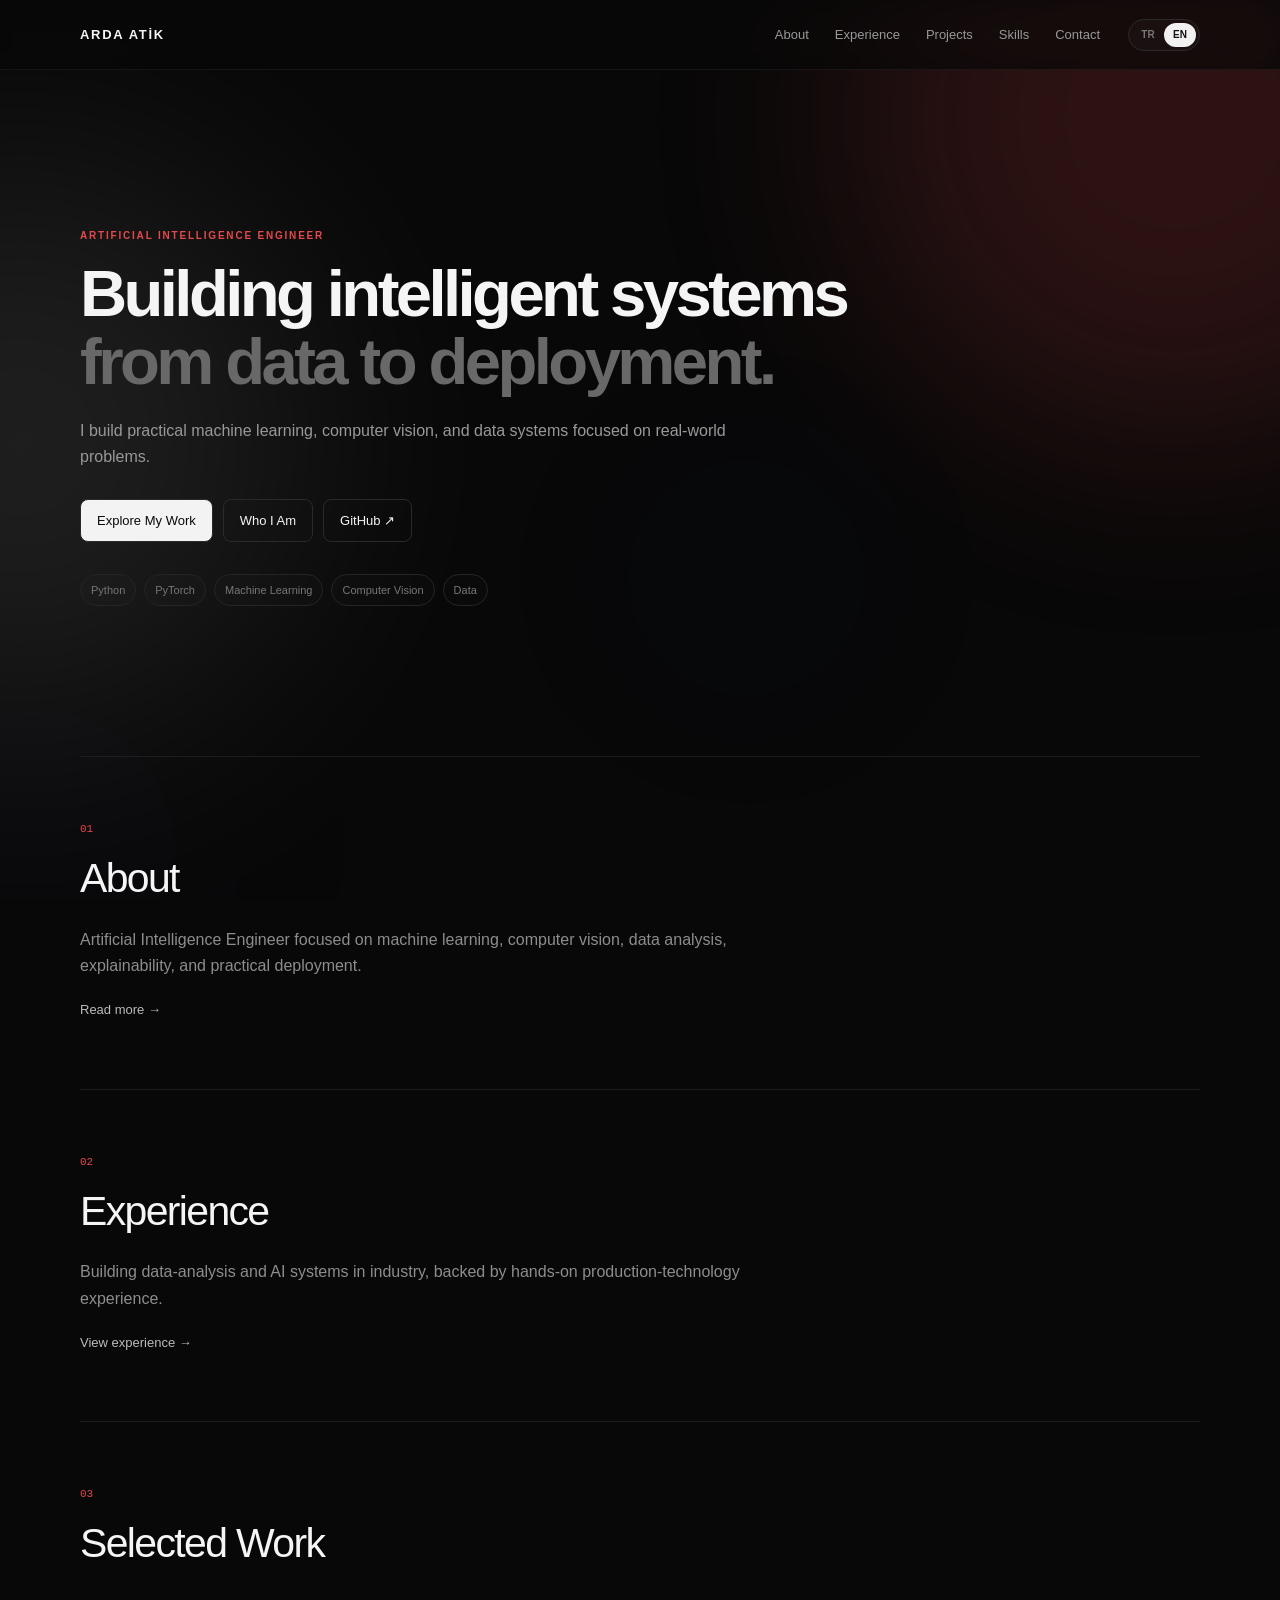
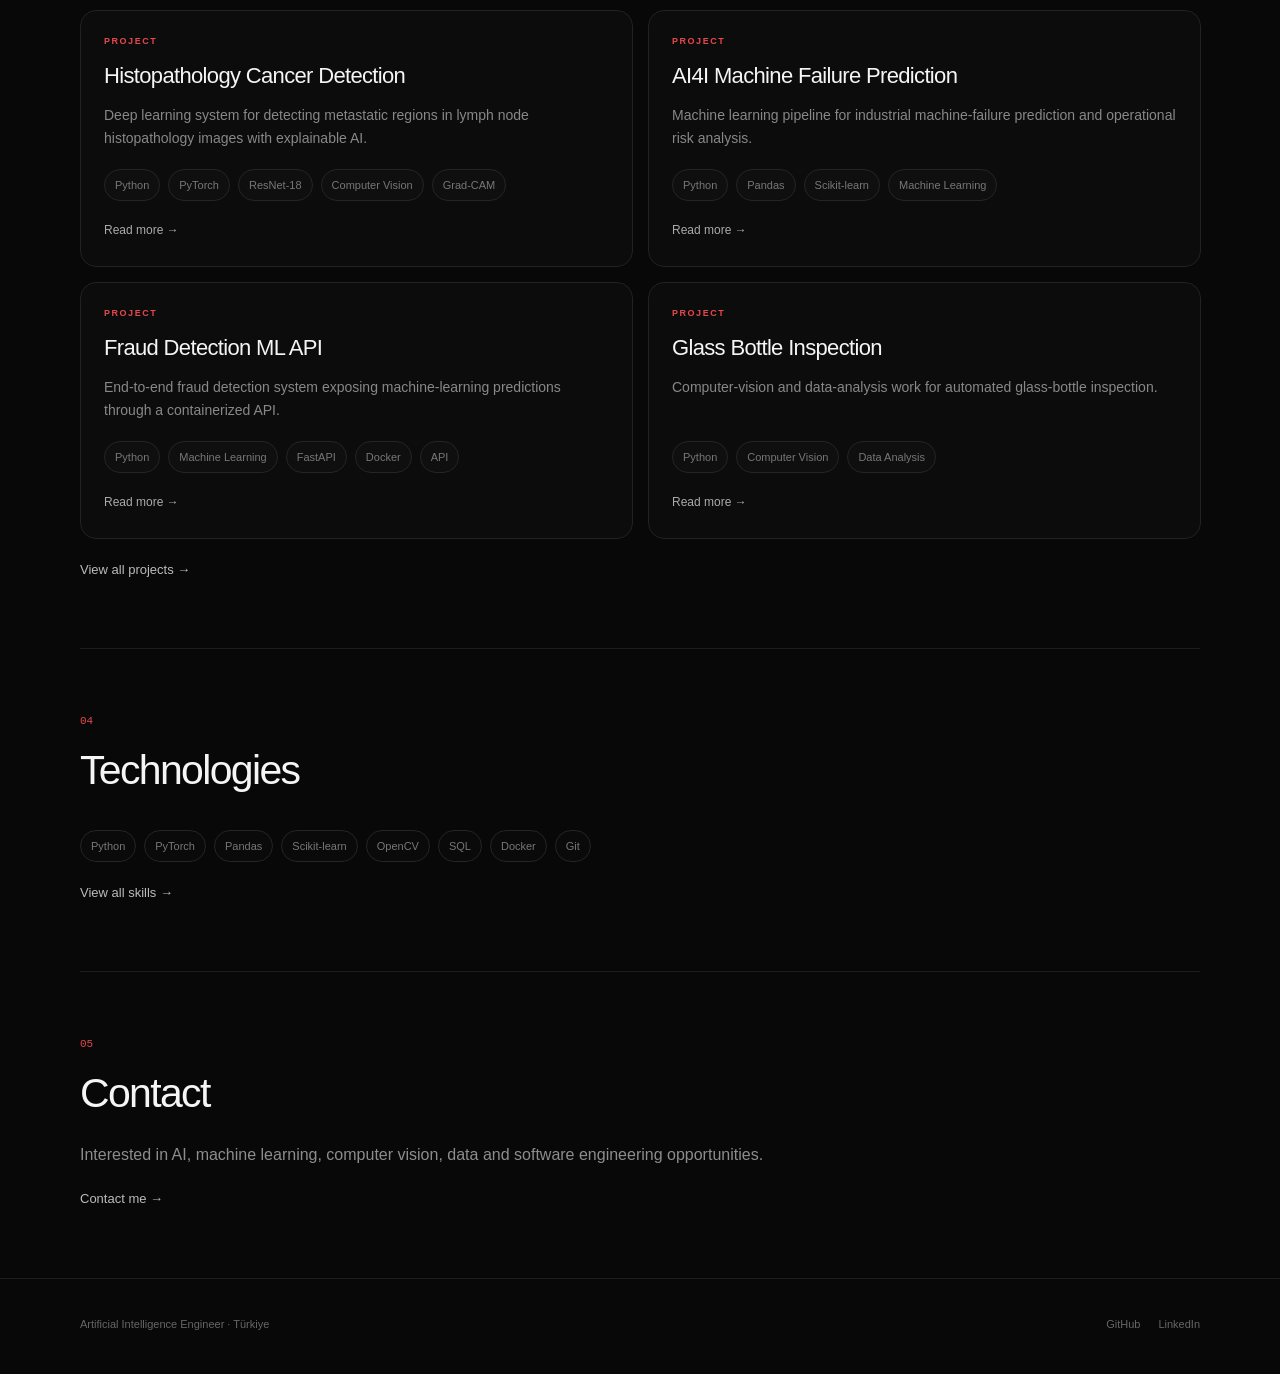
==== index.html @ defe9ac9 "Launch personal portfolio website" ====
<!doctype html><html lang="en"><head><meta charset="utf-8"><meta name="viewport" content="width=device-width,initial-scale=1"><meta name="description" content="Arda Atik — Artificial Intelligence Engineer portfolio."><title>Arda Atik | Artificial Intelligence Engineer</title><link rel="stylesheet" href="style.css"></head>
<body data-root="." data-page="home"><div class="ambient-background" aria-hidden="true"><div class="ambient ambient-one"></div><div class="ambient ambient-two"></div><div class="ambient ambient-three"></div><div class="ambient ambient-four"></div></div><header id="site-header"></header><main>
<section class="shell hero"><div class="hero-content"><p class="eyebrow" data-i18n="hero_label"></p><h1><span style="display:inline;color:#f5f5f5" data-i18n="hero_title"></span> <span data-i18n="hero_title_muted"></span></h1><p class="lead" data-i18n="hero_desc"></p><div class="actions"><a class="button primary" href="pages/projects.html" data-i18n="explore"></a><a class="button" href="pages/about.html" data-i18n="who_am_i"></a><a class="button" href="https://github.com/ardaatikk" target="_blank" rel="noopener" data-i18n="github"></a></div></div><div class="hero-tags"><span class="tech-tag">Python</span><span class="tech-tag">PyTorch</span><span class="tech-tag">Machine Learning</span><span class="tech-tag">Computer Vision</span><span class="tech-tag">Data</span></div></section>
<section class="shell home-section"><p class="section-number">01</p><h2 class="section-title" data-i18n="about"></h2><p class="section-copy" data-i18n="about_short"></p><a class="section-link" href="pages/about.html" data-i18n="read_more"></a></section>
<section class="shell home-section"><p class="section-number">02</p><h2 class="section-title" data-i18n="experience"></h2><p class="section-copy" data-i18n="experience_short"></p><a class="section-link" href="pages/experience.html" data-i18n="view_experience"></a></section>
<section class="shell home-section"><p class="section-number">03</p><h2 class="section-title" data-i18n="selected_work"></h2><div id="featured-projects" class="project-grid"></div><a class="section-link" href="pages/projects.html" data-i18n="view_all"></a></section>
<section class="shell home-section"><p class="section-number">04</p><h2 class="section-title" data-i18n="technologies"></h2><div class="skill-cloud" style="margin-top:25px"><span class="tech-tag">Python</span><span class="tech-tag">PyTorch</span><span class="tech-tag">Pandas</span><span class="tech-tag">Scikit-learn</span><span class="tech-tag">OpenCV</span><span class="tech-tag">SQL</span><span class="tech-tag">Docker</span><span class="tech-tag">Git</span></div><a class="section-link" href="pages/skills.html" data-i18n="view_skills"></a></section>
<section class="shell home-section"><p class="section-number">05</p><h2 class="section-title" data-i18n="contact"></h2><p class="section-copy" data-i18n="contact_short"></p><a class="section-link" href="pages/contact.html" data-i18n="contact_me"></a></section>
</main><footer id="site-footer"></footer><button id="back-to-top"></button><script src="data/projects.js"></script><script src="data/translations.js"></script><script src="script.js"></script></body></html>
---- style.css ----
*{margin:0;padding:0;box-sizing:border-box}html{scroll-behavior:smooth}body{background:#080808;color:#f5f5f5;font-family:-apple-system,BlinkMacSystemFont,"Segoe UI",sans-serif;line-height:1.65;overflow-x:hidden}a{color:inherit;text-decoration:none}button{font:inherit}.site-header{position:sticky;top:0;z-index:1000;background:rgba(8,8,8,.82);backdrop-filter:blur(10px);-webkit-backdrop-filter:blur(10px);border-bottom:1px solid rgba(255,255,255,.05)}.navbar{width:min(1120px,90%);height:70px;margin:auto;display:flex;align-items:center;justify-content:space-between;gap:28px}.logo{font-size:13px;font-weight:750;letter-spacing:.13em;white-space:nowrap}.nav-right{display:flex;align-items:center;gap:28px}.nav-links{display:flex;gap:26px;color:#999;font-size:13px}.nav-links a,.lang-btn{transition:.2s}.nav-links a:hover,.nav-links a:focus-visible{color:#fff}.lang-switch{display:flex;border:1px solid #272727;border-radius:999px;padding:3px}.lang-btn{border:0;background:transparent;color:#777;padding:4px 7px;border-radius:999px;font-size:10px;font-weight:700;cursor:pointer}.lang-btn.active{background:#f0f0f0;color:#111}.ambient-background{position:fixed;inset:0;z-index:-1;overflow:hidden;pointer-events:none;contain:strict}.ambient{position:absolute;border-radius:50%;filter:blur(100px);will-change:transform;transition:transform 1.6s cubic-bezier(.22,1,.36,1),opacity 1.2s}.ambient-one{width:540px;height:540px;background:#e5484d;top:-190px;right:-100px;opacity:.12}.ambient-two{width:440px;height:440px;background:#663399;bottom:-170px;left:-180px;opacity:.075}.ambient-three{width:340px;height:340px;background:#2d5bff;top:45%;left:45%;opacity:.04}.shell{width:min(1120px,90%);margin:auto}.hero{min-height:calc(100vh - 70px);display:flex;flex-direction:column;justify-content:center}.hero-content{max-width:900px}.eyebrow{color:#e5484d;font-size:10px;font-weight:700;letter-spacing:.18em;text-transform:uppercase;margin-bottom:16px}.hero h1,.page-title{max-width:880px;font-size:clamp(42px,5.1vw,72px);line-height:1.03;letter-spacing:-.055em;font-weight:620}.hero h1 span{display:block;color:#686868}.lead{max-width:650px;margin-top:23px;color:#999;font-size:16px}.actions{display:flex;gap:10px;flex-wrap:wrap;margin-top:28px}.button{display:inline-flex;align-items:center;padding:10px 16px;border:1px solid #2a2a2a;border-radius:8px;font-size:13px;transition:.22s}.button.primary{background:#f3f3f3;color:#0a0a0a}.button:hover{transform:translateY(-2px);border-color:#555}.hero-tags,.tags,.skill-cloud{display:flex;flex-wrap:wrap;gap:8px}.hero-tags{margin-top:42px}.tech-tag{display:inline-flex;padding:6px 10px;border:1px solid #252525;border-radius:999px;color:#777;background:rgba(255,255,255,.012);font-size:11px;cursor:default;transition:.25s}.tech-tag:hover{color:#f2f2f2;border-color:rgba(229,72,77,.5);background:rgba(229,72,77,.065);box-shadow:0 0 20px rgba(229,72,77,.09);transform:translateY(-2px)}.home-section{padding:92px 0;border-top:1px solid #1d1d1d}.section-number{color:#e5484d;font:11px ui-monospace,SFMono-Regular,Menlo,monospace;margin-bottom:10px}.section-title{font-size:clamp(30px,3.6vw,48px);font-weight:520;letter-spacing:-.04em}.section-copy{max-width:700px;margin-top:18px;color:#8d8d8d}.section-link{display:inline-block;margin-top:25px;color:#bbb;font-size:13px;transition:.2s}.section-link:hover{color:#fff;transform:translateX(3px)}.project-grid{display:grid;grid-template-columns:repeat(2,minmax(0,1fr));gap:15px;margin-top:42px}.project-card{min-height:290px;padding:27px;border:1px solid #222;border-radius:16px;background:rgba(255,255,255,.018);display:flex;flex-direction:column;justify-content:space-between;cursor:pointer;transition:.25s}.project-card:hover,.project-card:focus-visible{transform:translateY(-4px);border-color:rgba(229,72,77,.42);background:rgba(255,255,255,.03);box-shadow:0 20px 65px rgba(0,0,0,.22);outline:none}.project-kicker{color:#e5484d;font-size:9px;font-weight:750;letter-spacing:.17em}.project-card h3{margin-top:9px;font-size:25px;font-weight:520;letter-spacing:-.03em}.project-desc{margin-top:14px;color:#888}.project-card .tags{margin-top:25px}.project-open{display:inline-block;margin-top:20px;color:#aaa;font-size:12px}.page{padding:64px 0 110px;min-height:calc(100vh - 70px)}.back-link{display:inline-block;color:#aaa;font-size:13px;margin-bottom:50px;transition:.2s}.back-link:hover{color:#fff;transform:translateX(-3px)}.page-intro{max-width:680px;color:#999;margin-top:22px}.content-grid{display:grid;grid-template-columns:.75fr 1.25fr;gap:80px;margin-top:60px}.content-card{padding:28px;border:1px solid #222;border-radius:14px;background:rgba(255,255,255,.015)}.content-card p{color:#999}.content-card p+p{margin-top:20px}.experience-list{margin-top:55px}.experience-item{display:grid;grid-template-columns:250px 1fr;gap:55px;padding:42px 0;border-top:1px solid #222}.experience-item:last-child{border-bottom:1px solid #222}.experience-meta{color:#666;font:11px ui-monospace,SFMono-Regular,Menlo,monospace;display:flex;flex-direction:column;gap:5px}.experience-content h2{font-size:24px;font-weight:520}.company{color:#e5484d;margin-top:4px;font-size:13px}.experience-content>p:not(.company){color:#888;margin-top:18px}.experience-content .tags{margin-top:22px}.skills-grid{display:grid;grid-template-columns:repeat(2,1fr);gap:15px;margin-top:50px}.skill-group{padding:26px;border:1px solid #222;border-radius:14px;background:rgba(255,255,255,.015)}.skill-group h2{font-size:17px;font-weight:550;margin-bottom:18px}.contact-panel{margin-top:50px;padding:36px;border:1px solid #222;border-radius:16px;background:rgba(255,255,255,.018)}.project-header{padding-bottom:45px;border-bottom:1px solid #222}.project-header .tags{margin-top:22px}.readme-shell{margin-top:48px}.status,.muted{color:#888}.markdown-body{color:#c7c7c7;font-size:15px;line-height:1.75;overflow-wrap:anywhere}.markdown-body h1,.markdown-body h2,.markdown-body h3{color:#f1f1f1;line-height:1.25;letter-spacing:-.025em;margin:2em 0 .7em}.markdown-body h1{font-size:34px}.markdown-body h2{font-size:27px;border-bottom:1px solid #222;padding-bottom:9px}.markdown-body h3{font-size:20px}.markdown-body p,.markdown-body ul,.markdown-body ol,.markdown-body pre,.markdown-body table,.markdown-body blockquote{margin:16px 0}.markdown-body ul,.markdown-body ol{padding-left:24px}.markdown-body a{color:#e87579;text-decoration:underline;text-underline-offset:3px}.markdown-body img{display:block;max-width:100%;height:auto;margin:25px auto;border-radius:10px}.markdown-body pre{overflow:auto;padding:17px;background:#111;border:1px solid #222;border-radius:10px}.markdown-body code{font-family:ui-monospace,SFMono-Regular,Menlo,monospace;background:#151515;padding:2px 5px;border-radius:5px}.markdown-body pre code{background:transparent;padding:0}.markdown-body table{display:block;overflow:auto;border-collapse:collapse}.markdown-body th,.markdown-body td{border:1px solid #292929;padding:8px 11px}.markdown-body blockquote{border-left:3px solid #e5484d;padding-left:17px;color:#999}.page-end{display:flex;justify-content:space-between;align-items:center;gap:20px;margin-top:70px;padding-top:25px;border-top:1px solid #222;color:#777;font-size:12px}.site-footer{border-top:1px solid #1d1d1d}.footer-inner{height:90px;display:flex;align-items:center;justify-content:space-between;color:#666;font-size:11px}.footer-links{display:flex;gap:18px}.footer-links a:hover{color:#fff}.back-to-top{position:fixed;right:26px;bottom:26px;width:42px;height:42px;border:1px solid #303030;border-radius:50%;background:rgba(15,15,15,.86);color:#bbb;cursor:pointer;opacity:0;visibility:hidden;transform:translateY(10px);transition:.25s;z-index:900;backdrop-filter:blur(8px)}.back-to-top.visible{opacity:1;visibility:visible;transform:none}.back-to-top:hover{color:#fff;border-color:rgba(229,72,77,.55);box-shadow:0 0 20px rgba(229,72,77,.1);transform:translateY(-2px)}body.page-enter{animation:pageIn .38s ease both}@keyframes pageIn{from{opacity:0;transform:translateY(5px)}to{opacity:1;transform:none}}@media(max-width:800px){.nav-links{display:none}.navbar{width:min(1120px,92%)}.nav-right{gap:10px}.shell{width:min(1120px,90%)}.hero h1,.page-title{font-size:44px}.project-grid,.skills-grid{grid-template-columns:1fr}.content-grid{grid-template-columns:1fr;gap:25px}.experience-item{grid-template-columns:1fr;gap:20px}.page{padding-top:45px}.page-end{align-items:flex-start;flex-direction:column}.footer-inner{height:auto;padding:28px 0;gap:15px;align-items:flex-start;flex-direction:column}.back-to-top{right:18px;bottom:18px}}@media(prefers-reduced-motion:reduce){html{scroll-behavior:auto}*,*::before,*::after{animation-duration:.01ms!important;transition-duration:.01ms!important}.ambient{transition:none}}

/* =========================================================
   V2.2 — VERIFIED INTERACTION LAYER
   ========================================================= */

/* Header stays visible at all times. */
#site-header {
    height: 70px;
}
.site-header {
    position: fixed;
    top: 0;
    left: 0;
    right: 0;
    z-index: 2000;
    background: rgba(8, 8, 8, .78);
    border-bottom: 1px solid rgba(255,255,255,.055);
    backdrop-filter: blur(14px);
    -webkit-backdrop-filter: blur(14px);
}
body {
    padding-top: 0;
}
.page {
    padding-top: 64px;
}

/* Whole language capsule is ONE button. */
.language-toggle {
    --toggle-x: 0%;
    position: relative;
    width: 72px;
    height: 32px;
    padding: 3px;
    border: 1px solid #2b2b2b;
    border-radius: 999px;
    background: rgba(255,255,255,.018);
    color: #777;
    cursor: pointer;
    display: grid;
    grid-template-columns: 1fr 1fr;
    align-items: center;
    isolation: isolate;
    transition: border-color .22s ease, background .22s ease, box-shadow .22s ease;
}
.language-toggle::before {
    content: "";
    position: absolute;
    z-index: -1;
    top: 3px;
    left: 3px;
    width: calc(50% - 3px);
    height: calc(100% - 6px);
    border-radius: 999px;
    background: #f1f1f1;
    transform: translateX(var(--toggle-x));
    transition: transform .30s cubic-bezier(.22,1,.36,1);
}
.language-toggle[data-lang="en"] { --toggle-x: 100%; }
.language-toggle:hover,
.language-toggle:focus-visible {
    outline: none;
    border-color: #4a4a4a;
    background: rgba(255,255,255,.035);
    box-shadow: 0 0 24px rgba(255,255,255,.035);
}
.language-toggle span {
    text-align: center;
    font-size: 10px;
    font-weight: 750;
    line-height: 1;
    transition: color .20s ease;
    user-select: none;
    pointer-events: none;
}
.language-toggle[data-lang="tr"] .lang-tr,
.language-toggle[data-lang="en"] .lang-en { color: #111; }
.language-toggle[data-lang="tr"] .lang-en,
.language-toggle[data-lang="en"] .lang-tr { color: #777; }

/* Back-to-top floats as soon as meaningful scrolling occurs. */
.back-to-top {
    display: grid;
    place-items: center;
    position: fixed;
    right: 26px;
    bottom: 26px;
    z-index: 1900;
    width: 44px;
    height: 44px;
    padding: 0;
    border: 1px solid #343434;
    border-radius: 50%;
    background: rgba(13,13,13,.88);
    color: #d0d0d0;
    cursor: pointer;
    opacity: 0;
    visibility: hidden;
    pointer-events: none;
    transform: translateY(12px) scale(.90);
    transition: opacity .22s ease, visibility .22s ease, transform .22s ease,
                border-color .22s ease, box-shadow .22s ease, color .22s ease;
    backdrop-filter: blur(10px);
    -webkit-backdrop-filter: blur(10px);
}
.back-to-top.visible {
    opacity: 1;
    visibility: visible;
    pointer-events: auto;
    transform: translateY(0) scale(1);
}
.back-to-top:hover,
.back-to-top:focus-visible {
    outline: none;
    color: #fff;
    border-color: rgba(229,72,77,.65);
    box-shadow: 0 0 26px rgba(229,72,77,.14);
    transform: translateY(-2px) scale(1.03);
}

/* Steam-like subtle project-card tilt and cursor light. */
.project-card {
    --tilt-x: 0deg;
    --tilt-y: 0deg;
    --spot-x: 50%;
    --spot-y: 50%;
    --card-scale: 1;
    position: relative;
    overflow: hidden;
    transform:
        perspective(950px)
        rotateX(var(--tilt-x))
        rotateY(var(--tilt-y))
        scale(var(--card-scale));
    transform-style: preserve-3d;
    will-change: transform;
    transition: transform .16s ease-out, border-color .24s ease,
                background .24s ease, box-shadow .24s ease;
}
.project-card::before {
    content: "";
    position: absolute;
    inset: 0;
    z-index: 0;
    pointer-events: none;
    opacity: 0;
    background:
        radial-gradient(
            440px circle at var(--spot-x) var(--spot-y),
            rgba(255,255,255,.11),
            rgba(229,72,77,.035) 31%,
            transparent 66%
        );
    transition: opacity .20s ease;
}
.project-card:hover::before,
.project-card:focus-visible::before { opacity: 1; }
.project-card:hover,
.project-card:focus-visible {
    transform:
        perspective(950px)
        rotateX(var(--tilt-x))
        rotateY(var(--tilt-y))
        scale(var(--card-scale));
}
.project-card.is-pressed {
    --card-scale: .982;
}
.project-card > * {
    position: relative;
    z-index: 1;
}

/* Contact interaction */
.contact-methods {
    display: grid;
    grid-template-columns: repeat(2, minmax(0, 1fr));
    gap: 12px;
    margin-bottom: 26px;
}
.contact-method {
    display: flex;
    flex-direction: column;
    gap: 5px;
    padding: 20px;
    border: 1px solid #252525;
    border-radius: 12px;
    background: rgba(255,255,255,.012);
    transition: transform .22s ease, border-color .22s ease, background .22s ease;
}
.contact-method:hover,
.contact-method:focus-visible {
    outline: none;
    transform: translateY(-2px);
    border-color: rgba(229,72,77,.48);
    background: rgba(255,255,255,.027);
}
.contact-method-label {
    color: #666;
    font-size: 10px;
    font-weight: 750;
    letter-spacing: .13em;
    text-transform: uppercase;
}
.contact-method-value {
    color: #e0e0e0;
    font-size: 14px;
}

/* Fourth, white ambient source. */
.ambient-four {
    width: 410px;
    height: 410px;
    top: 13%;
    left: 17%;
    background: #fff;
    opacity: .045;
    filter: blur(120px);
}

/* JS owns transforms; CSS no longer overwrites them with transition rules. */
.ambient {
    transition: opacity .8s ease;
    will-change: transform;
}

@media (max-width: 800px) {
    .contact-methods { grid-template-columns: 1fr; }
    .project-card {
        transform: none !important;
    }
    .back-to-top {
        right: 18px;
        bottom: 18px;
    }
}

@media (prefers-reduced-motion: reduce) {
    .language-toggle::before,
    .back-to-top,
    .project-card,
    .project-card::before {
        transition-duration: .01ms !important;
    }
    .project-card {
        transform: none !important;
    }
}


/* =========================================================
   V2.3 — POSITIONING FIXES
   ========================================================= */

/* The actual header host is fixed, not only its child. */
#site-header {
    position: fixed !important;
    top: 0 !important;
    left: 0 !important;
    right: 0 !important;
    width: 100% !important;
    height: 70px !important;
    z-index: 5000 !important;
}
#site-header > .site-header {
    position: relative !important;
    top: auto !important;
    left: auto !important;
    right: auto !important;
    width: 100%;
    height: 70px;
}
body {
    padding-top: 70px !important;
}
.hero {
    min-height: calc(100vh - 70px) !important;
}
.page {
    padding-top: 64px !important;
}

/* Force the control to live in the viewport, regardless of DOM location. */
#back-to-top.back-to-top {
    position: fixed !important;
    right: 26px !important;
    bottom: 26px !important;
    top: auto !important;
    left: auto !important;
    margin: 0 !important;
    z-index: 4900 !important;

    opacity: 0 !important;
    visibility: hidden !important;
    pointer-events: none !important;
    transform: translate3d(0, 16px, 0) scale(.88) !important;

    transition:
        opacity .30s ease,
        visibility .30s ease,
        transform .38s cubic-bezier(.22,1,.36,1),
        border-color .22s ease,
        box-shadow .22s ease !important;
}

#back-to-top.back-to-top.visible {
    opacity: 1 !important;
    visibility: visible !important;
    pointer-events: auto !important;
    transform: translate3d(0, 0, 0) scale(1) !important;
}

#back-to-top.back-to-top.visible:hover,
#back-to-top.back-to-top.visible:focus-visible {
    transform: translate3d(0, -3px, 0) scale(1.04) !important;
}

/* Four equal contact cards. */
.contact-methods {
    grid-template-columns: repeat(2, minmax(0, 1fr)) !important;
    margin: 0 !important;
}
.contact-method {
    min-height: 92px;
    justify-content: center;
}

@media (max-width: 800px) {
    #back-to-top.back-to-top {
        right: 18px !important;
        bottom: 18px !important;
    }
    .contact-methods {
        grid-template-columns: 1fr !important;
    }
}


/* =========================================================
   V2.4 — ROOT FIX FOR FIXED UI + DEPTH LIGHTING
   ========================================================= */

/*
  IMPORTANT:
  Never transform BODY. A transformed ancestor makes fixed descendants behave
  like they are fixed to that ancestor instead of the viewport.
*/
body.page-enter {
    animation: v24BodyFade .34s ease both !important;
    transform: none !important;
}

@keyframes v24BodyFade {
    from { opacity: 0; }
    to   { opacity: 1; }
}

html,
body {
    transform: none !important;
}

/* Navbar genuinely anchored to viewport */
#site-header {
    position: fixed !important;
    inset: 0 0 auto 0 !important;
    width: 100% !important;
    height: 70px !important;
    z-index: 10000 !important;
    transform: none !important;
}
#site-header .site-header {
    position: static !important;
    width: 100% !important;
    height: 70px !important;
}

/* Floating back-to-top is always viewport-fixed once JS reveals it */
#back-to-top.back-to-top {
    position: fixed !important;
    right: 28px !important;
    bottom: 28px !important;
    top: auto !important;
    left: auto !important;
    z-index: 9990 !important;
}

/* Ambient layer itself is viewport-fixed and never participates in layout */
.ambient-background {
    position: fixed !important;
    inset: 0 !important;
    width: 100vw !important;
    height: 100vh !important;
    overflow: hidden !important;
    pointer-events: none !important;
    z-index: -1 !important;
    transform: none !important;
}

/* Make red + white the principal depth lights. */
.ambient-one {
    width: 620px !important;
    height: 620px !important;
    top: -210px !important;
    right: -120px !important;
    background: #e5484d !important;
    opacity: .16 !important;
    filter: blur(105px) !important;
}

.ambient-four {
    width: 520px !important;
    height: 520px !important;
    top: 42% !important;
    left: -150px !important;
    background: #ffffff !important;
    opacity: .075 !important;
    filter: blur(135px) !important;
}

/* Supporting lights stay much quieter. */
.ambient-two { opacity: .035 !important; }
.ambient-three { opacity: .025 !important; }

@media (max-width: 800px) {
    #back-to-top.back-to-top {
        right: 18px !important;
        bottom: 18px !important;
    }
}


/* =========================================================
   V2.5 — HERO CTA + RED/WHITE S-CURVE AMBIENT
   ========================================================= */

/* Main red source begins on the upper-right. */
.ambient-one {
    width: 650px !important;
    height: 650px !important;
    top: -230px !important;
    right: -170px !important;
    left: auto !important;
    opacity: .17 !important;
    filter: blur(110px) !important;
}

/* White source starts opposite the red source. */
.ambient-four {
    width: 570px !important;
    height: 570px !important;
    top: 18% !important;
    left: -210px !important;
    right: auto !important;
    opacity: .095 !important;
    filter: blur(135px) !important;
}

/* Keep the secondary colors atmospheric rather than dominant. */
.ambient-two { opacity: .025 !important; }
.ambient-three { opacity: .018 !important; }


/* =========================================================
   V2.6 — COMPACT HOME + PROJECT GRID/LIST VIEW
   ========================================================= */

/* Home is intentionally denser while keeping the hero prominent. */
body[data-page="home"] .hero {
    min-height: min(760px, calc(84vh - 70px)) !important;
    padding: 54px 0 46px;
}

body[data-page="home"] .hero-tags {
    margin-top: 32px;
}

body[data-page="home"] .home-section {
    padding: 66px 0 !important;
}

body[data-page="home"] .section-title {
    font-size: clamp(28px, 3.2vw, 43px);
}

body[data-page="home"] .section-copy {
    margin-top: 14px;
}

body[data-page="home"] .section-link {
    margin-top: 20px;
}

/* Featured cards are compact showcase cards; full Projects retains room. */
body[data-page="home"] .project-grid {
    margin-top: 32px;
}

body[data-page="home"] .project-card {
    min-height: 238px;
    padding: 23px;
}

body[data-page="home"] .project-card h3 {
    font-size: 22px;
}

body[data-page="home"] .project-desc {
    margin-top: 10px;
    font-size: 14px;
}

body[data-page="home"] .project-card .tags {
    margin-top: 19px;
}

/* Grid / List view toolbar */
.projects-toolbar {
    display: flex;
    align-items: center;
    justify-content: flex-end;
    gap: 10px;
    margin-top: 32px;
    margin-bottom: -18px;
}

.projects-toolbar-label {
    color: #666;
    font-size: 11px;
}

.view-toggle {
    display: flex;
    gap: 3px;
    padding: 3px;
    border: 1px solid #282828;
    border-radius: 8px;
    background: rgba(255,255,255,.015);
}

.view-toggle-button {
    width: 34px;
    height: 30px;
    display: grid;
    place-items: center;
    border: 0;
    border-radius: 5px;
    background: transparent;
    color: #666;
    cursor: pointer;
    transition: color .2s ease, background .2s ease, transform .2s ease;
}

.view-toggle-button:hover,
.view-toggle-button:focus-visible {
    outline: none;
    color: #ddd;
    background: rgba(255,255,255,.04);
}

.view-toggle-button.active {
    color: #111;
    background: #ededed;
}

.grid-icon {
    width: 13px;
    height: 13px;
    display: grid;
    grid-template-columns: repeat(2, 1fr);
    gap: 2px;
}

.grid-icon i {
    display: block;
    border: 1.5px solid currentColor;
    border-radius: 1px;
}

.list-icon {
    width: 14px;
    display: grid;
    gap: 2.5px;
}

.list-icon i {
    display: block;
    height: 1.5px;
    border-radius: 2px;
    background: currentColor;
}

/* Compact project list */
#all-projects[data-view="list"] {
    display: block;
}

#all-projects[data-view="list"] .project-card {
    min-height: 0;
    width: 100%;
    padding: 20px 22px;
    margin-bottom: 10px;
    display: grid;
    grid-template-columns: minmax(0, 1.25fr) minmax(280px, .75fr);
    gap: 28px;
    align-items: center;
    border-radius: 11px;
}

#all-projects[data-view="list"] .project-card > div:first-child {
    min-width: 0;
}

#all-projects[data-view="list"] .project-kicker {
    display: none;
}

#all-projects[data-view="list"] .project-card h3 {
    margin-top: 0;
    font-size: 19px;
}

#all-projects[data-view="list"] .project-desc {
    margin-top: 6px;
    font-size: 13px;
    line-height: 1.5;
}

#all-projects[data-view="list"] .project-card > div:last-child {
    display: flex;
    align-items: center;
    justify-content: flex-end;
    gap: 16px;
    min-width: 0;
}

#all-projects[data-view="list"] .project-card .tags {
    margin-top: 0;
    justify-content: flex-end;
}

#all-projects[data-view="list"] .project-open {
    flex: 0 0 auto;
    margin-top: 0;
    font-size: 0;
}

#all-projects[data-view="list"] .project-open::after {
    content: "→";
    font-size: 17px;
    color: #aaa;
}

@media (max-width: 800px) {
    body[data-page="home"] .hero {
        min-height: auto !important;
        padding: 72px 0 60px;
    }

    body[data-page="home"] .home-section {
        padding: 52px 0 !important;
    }

    .projects-toolbar {
        margin-bottom: -16px;
    }

    #all-projects[data-view="list"] .project-card {
        grid-template-columns: 1fr;
        gap: 15px;
    }

    #all-projects[data-view="list"] .project-card > div:last-child {
        justify-content: space-between;
    }

    #all-projects[data-view="list"] .project-card .tags {
        justify-content: flex-start;
    }
}

/* =========================================================
   V2.7 — ANIMATED GRID / LIST TOGGLE
   ========================================================= */

/*
   Sliding selection indicator.
   Works like the TR / EN language switch:
   the white background physically slides between Grid and List.
*/

.view-toggle {
    --view-toggle-x: 0px;

    position: relative;
    display: grid;
    grid-template-columns: 34px 34px;
    gap: 3px;

    padding: 3px;

    border: 1px solid #282828;
    border-radius: 8px;

    background: rgba(255, 255, 255, 0.015);

    isolation: isolate;

    transition:
        border-color 0.22s ease,
        background 0.22s ease,
        box-shadow 0.22s ease;
}


/* Moving white selector */

.view-toggle::before {
    content: "";

    position: absolute;

    top: 3px;
    left: 3px;

    width: 34px;
    height: 30px;

    border-radius: 5px;

    background: #ededed;

    transform: translate3d(var(--view-toggle-x), 0, 0);

    transition:
        transform 0.34s cubic-bezier(0.22, 1, 0.36, 1),
        box-shadow 0.25s ease;

    z-index: 0;

    pointer-events: none;
}


/*
   JS already adds .active to the selected button.
   :has() lets CSS move the selector without changing HTML.
*/

.view-toggle:has(
    .view-toggle-button[data-project-view="list"].active
) {
    --view-toggle-x: 37px;
}


/* Buttons */

.view-toggle-button {
    position: relative;

    z-index: 1;

    width: 34px;
    height: 30px;

    display: grid;
    place-items: center;

    padding: 0;

    border: 0;
    border-radius: 5px;

    background: transparent !important;

    color: #666;

    cursor: pointer;

    transition:
        color 0.24s ease,
        transform 0.24s cubic-bezier(0.22, 1, 0.36, 1);
}


/* Hover */

.view-toggle-button:hover {
    color: #d7d7d7;
}


/* Selected icon */

.view-toggle-button.active {
    color: #111;

    background: transparent !important;
}


/* Small tactile interaction */

.view-toggle-button:active {
    transform: scale(0.88);
}


/* Keyboard */

.view-toggle-button:focus-visible {
    outline: none;
}


/* Entire control hover */

.view-toggle:hover {
    border-color: #3d3d3d;

    background: rgba(255, 255, 255, 0.025);

    box-shadow:
        0 8px 28px rgba(0, 0, 0, 0.18);
}


/* Slight highlight on moving selector */

.view-toggle:hover::before {
    box-shadow:
        0 3px 12px rgba(255, 255, 255, 0.08);
}


/* =========================================================
   PROJECT VIEW TRANSITION STATES

   script.js will toggle these classes in the next step.
   ========================================================= */


/*
   Normal project cards get a smooth visual transition.
   We intentionally do NOT animate width / height directly.
   That would be much heavier and can cause layout stutter.
*/

#all-projects .project-card {
    transition:
        opacity 0.22s ease,
        transform 0.28s cubic-bezier(0.22, 1, 0.36, 1),
        border-color 0.24s ease,
        background 0.24s ease,
        box-shadow 0.24s ease;
}


/*
   STEP 1
   Cards gently disappear before layout changes.
*/

#all-projects.view-changing-out .project-card {
    opacity: 0;

    transform:
        perspective(950px)
        translateY(7px)
        scale(0.975) !important;

    pointer-events: none;
}


/*
   STEP 2
   JS changes Grid <-> List while cards are invisible.

   They start the new layout slightly displaced.
*/

#all-projects.view-changing-in .project-card {
    opacity: 0;

    transform:
        perspective(950px)
        translateY(-6px)
        scale(0.985) !important;
}


/*
   Normal state after animation.
*/

#all-projects:not(.view-changing-out):not(.view-changing-in)
.project-card {
    opacity: 1;
}


/* =========================================================
   LIST MODE — TRANSITION POLISH
   ========================================================= */

#all-projects[data-view="list"] .project-card {
    transition:
        opacity 0.22s ease,
        transform 0.28s cubic-bezier(0.22, 1, 0.36, 1),
        border-color 0.24s ease,
        background 0.24s ease,
        box-shadow 0.24s ease;
}


/*
   Preserve the cursor spotlight in list mode.
*/

#all-projects[data-view="list"] .project-card:hover {
    border-color: rgba(229, 72, 77, 0.38);

    background: rgba(255, 255, 255, 0.027);

    box-shadow:
        0 14px 45px rgba(0, 0, 0, 0.18);
}


/* =========================================================
   ICON MICRO-ANIMATION
   ========================================================= */

.grid-icon,
.list-icon {
    transition:
        transform 0.3s cubic-bezier(0.22, 1, 0.36, 1),
        opacity 0.22s ease;
}


/* Active Grid icon */

.view-toggle-button[data-project-view="grid"].active
.grid-icon {
    transform: scale(1.06);
}


/* Active List icon */

.view-toggle-button[data-project-view="list"].active
.list-icon {
    transform: scale(1.06);
}


/*
   Give the icon we're leaving a very small compression.
*/

.view-toggle-button:not(.active) .grid-icon,
.view-toggle-button:not(.active) .list-icon {
    transform: scale(0.92);

    opacity: 0.72;
}


/* =========================================================
   MOBILE
   ========================================================= */

@media (max-width: 800px) {

    .view-toggle {
        grid-template-columns: 34px 34px;
    }

}


/* =========================================================
   REDUCED MOTION
   ========================================================= */

@media (prefers-reduced-motion: reduce) {

    .view-toggle::before,
    .view-toggle-button,
    .grid-icon,
    .list-icon,
    #all-projects .project-card {
        transition-duration: 0.01ms !important;
    }

    #all-projects.view-changing-out .project-card,
    #all-projects.view-changing-in .project-card {
        transform: none !important;
    }
}
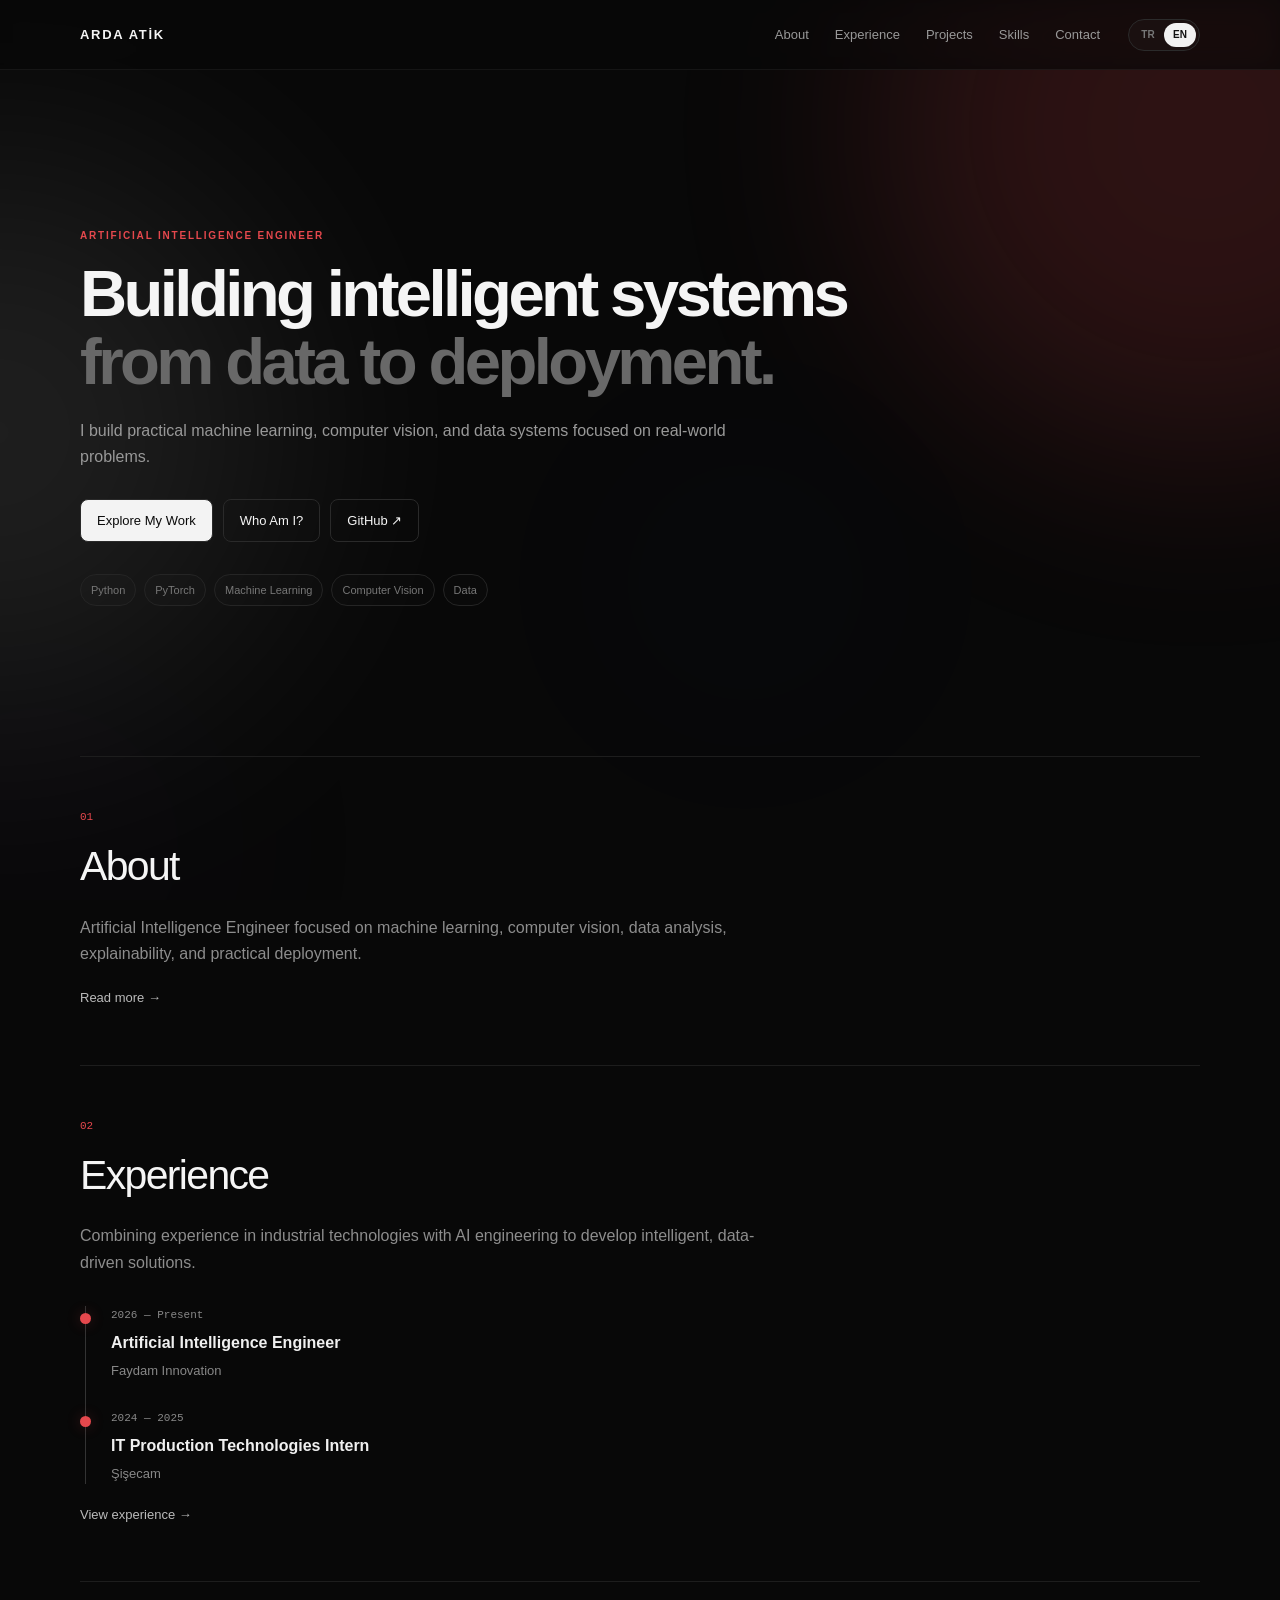
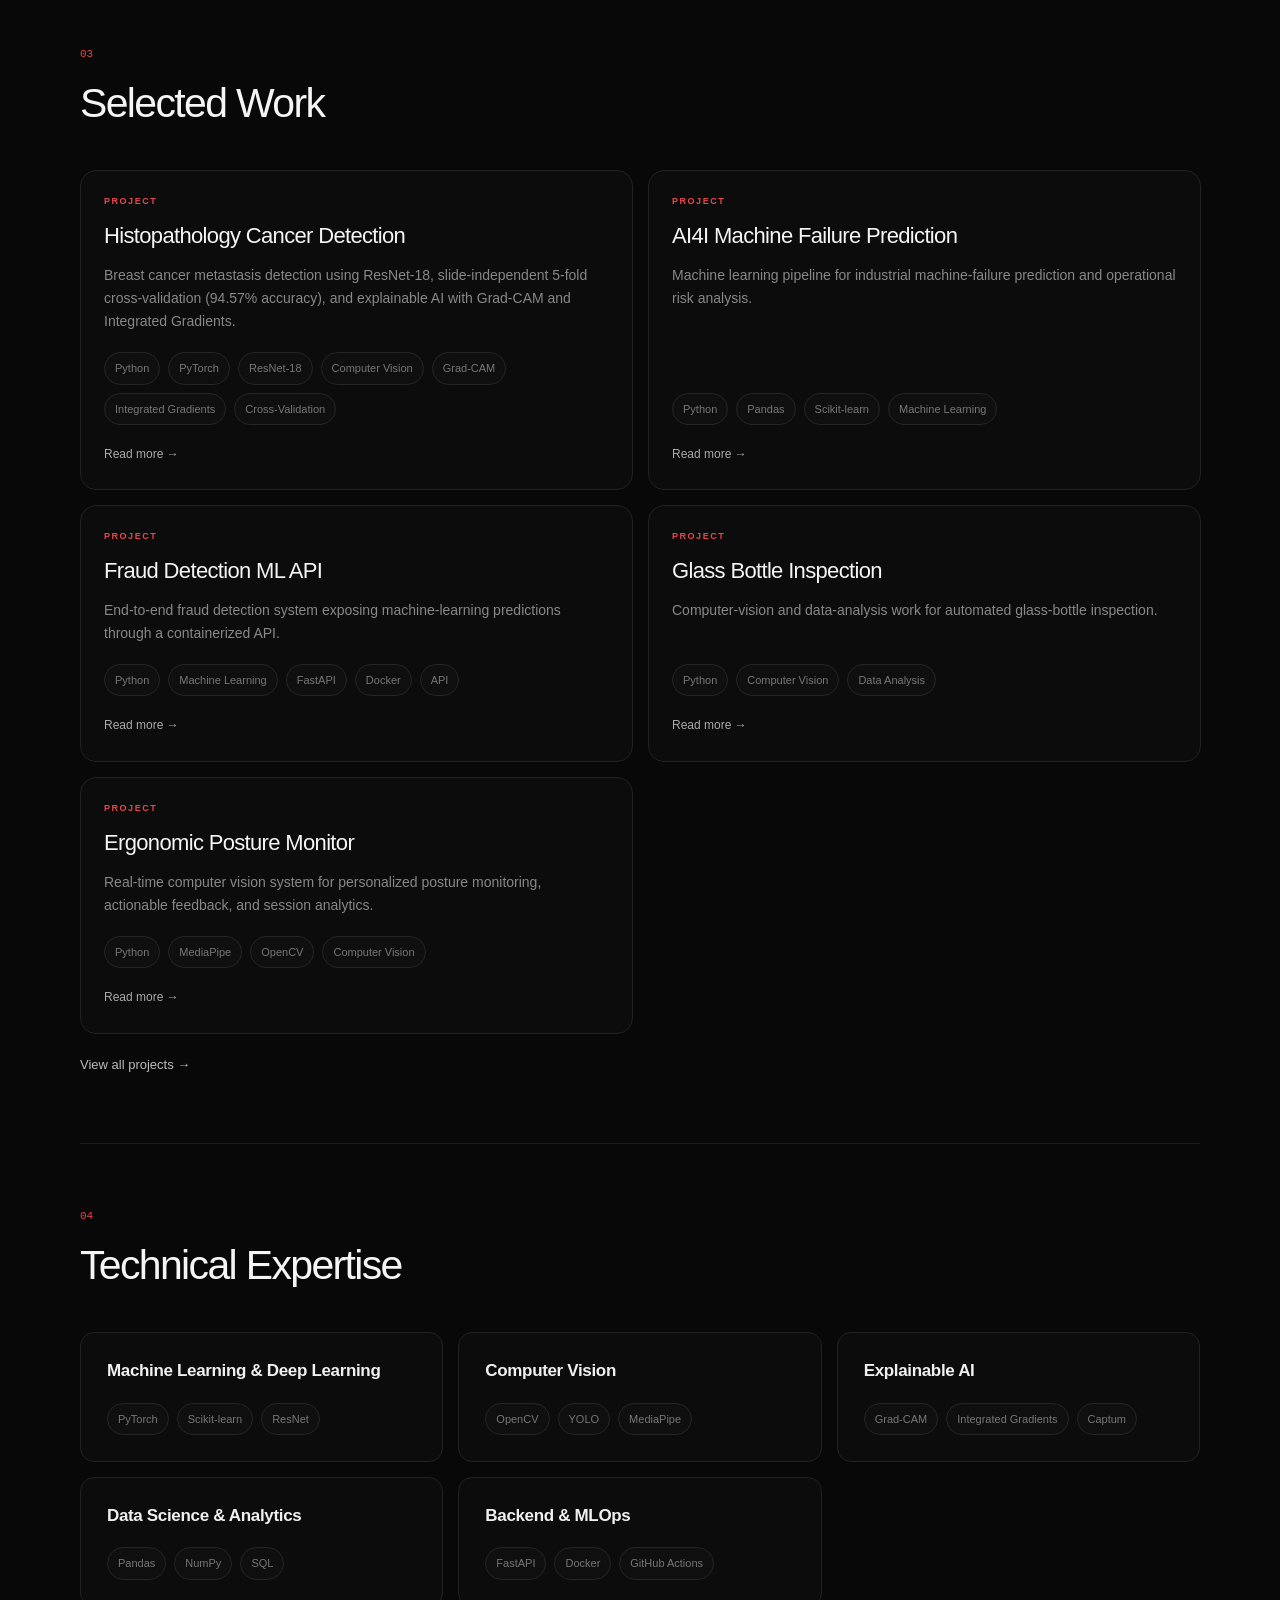
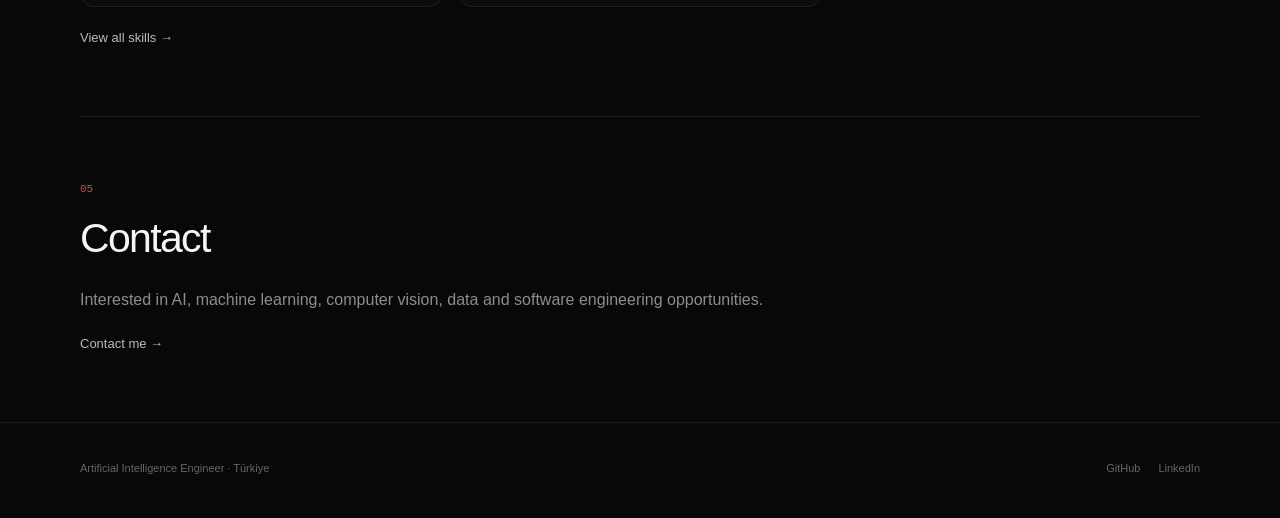
==== commit dd368e1b: "Add custom favicon and improve HTML structure" ====
--- a/index.html
+++ b/index.html
@@ -1,9 +1,284 @@
-<!doctype html><html lang="en"><head><meta charset="utf-8"><meta name="viewport" content="width=device-width,initial-scale=1"><meta name="description" content="Arda Atik — Artificial Intelligence Engineer portfolio."><title>Arda Atik | Artificial Intelligence Engineer</title><link rel="stylesheet" href="style.css"></head>
-<body data-root="." data-page="home"><div class="ambient-background" aria-hidden="true"><div class="ambient ambient-one"></div><div class="ambient ambient-two"></div><div class="ambient ambient-three"></div><div class="ambient ambient-four"></div></div><header id="site-header"></header><main>
-<section class="shell hero"><div class="hero-content"><p class="eyebrow" data-i18n="hero_label"></p><h1><span style="display:inline;color:#f5f5f5" data-i18n="hero_title"></span> <span data-i18n="hero_title_muted"></span></h1><p class="lead" data-i18n="hero_desc"></p><div class="actions"><a class="button primary" href="pages/projects.html" data-i18n="explore"></a><a class="button" href="pages/about.html" data-i18n="who_am_i"></a><a class="button" href="https://github.com/ardaatikk" target="_blank" rel="noopener" data-i18n="github"></a></div></div><div class="hero-tags"><span class="tech-tag">Python</span><span class="tech-tag">PyTorch</span><span class="tech-tag">Machine Learning</span><span class="tech-tag">Computer Vision</span><span class="tech-tag">Data</span></div></section>
-<section class="shell home-section"><p class="section-number">01</p><h2 class="section-title" data-i18n="about"></h2><p class="section-copy" data-i18n="about_short"></p><a class="section-link" href="pages/about.html" data-i18n="read_more"></a></section>
-<section class="shell home-section"><p class="section-number">02</p><h2 class="section-title" data-i18n="experience"></h2><p class="section-copy" data-i18n="experience_short"></p><a class="section-link" href="pages/experience.html" data-i18n="view_experience"></a></section>
-<section class="shell home-section"><p class="section-number">03</p><h2 class="section-title" data-i18n="selected_work"></h2><div id="featured-projects" class="project-grid"></div><a class="section-link" href="pages/projects.html" data-i18n="view_all"></a></section>
-<section class="shell home-section"><p class="section-number">04</p><h2 class="section-title" data-i18n="technologies"></h2><div class="skill-cloud" style="margin-top:25px"><span class="tech-tag">Python</span><span class="tech-tag">PyTorch</span><span class="tech-tag">Pandas</span><span class="tech-tag">Scikit-learn</span><span class="tech-tag">OpenCV</span><span class="tech-tag">SQL</span><span class="tech-tag">Docker</span><span class="tech-tag">Git</span></div><a class="section-link" href="pages/skills.html" data-i18n="view_skills"></a></section>
-<section class="shell home-section"><p class="section-number">05</p><h2 class="section-title" data-i18n="contact"></h2><p class="section-copy" data-i18n="contact_short"></p><a class="section-link" href="pages/contact.html" data-i18n="contact_me"></a></section>
-</main><footer id="site-footer"></footer><button id="back-to-top"></button><script src="data/projects.js"></script><script src="data/translations.js"></script><script src="script.js"></script></body></html>+<!doctype html>
+<head>
+  <meta charset="utf-8">
+  <meta name="viewport" content="width=device-width,initial-scale=1">
+  <meta name="description" content="Arda Atik — Artificial Intelligence Engineer portfolio.">
+  <meta name="theme-color" content="#000000">
+
+  <title>Arda Atik | Artificial Intelligence Engineer</title>
+
+  <!-- Favicon -->
+  <link rel="icon" href="assets/favicon.ico" sizes="any">
+  <link rel="icon" type="image/png" sizes="32x32" href="assets/favicon-32x32.png">
+  <link rel="icon" type="image/png" sizes="16x16" href="assets/favicon-16x16.png">
+  <link rel="apple-touch-icon" sizes="180x180" href="assets/apple-touch-icon.png">
+  <link rel="manifest" href="assets/site.webmanifest">
+
+  <!-- Styles -->
+  <link rel="stylesheet" href="style.css">
+</head>
+
+<body data-root="." data-page="home">
+
+  <!-- Ambient Background -->
+  <div class="ambient-background" aria-hidden="true">
+    <div class="ambient ambient-one"></div>
+    <div class="ambient ambient-two"></div>
+    <div class="ambient ambient-three"></div>
+    <div class="ambient ambient-four"></div>
+  </div>
+
+  <!-- Header -->
+  <header id="site-header"></header>
+
+  <main>
+
+    <!-- Hero -->
+    <section class="shell hero">
+
+      <div class="hero-content">
+
+        <p class="eyebrow" data-i18n="hero_label"></p>
+
+        <h1>
+          <span
+            style="display:inline;color:#f5f5f5"
+            data-i18n="hero_title"
+          ></span>
+
+          <span data-i18n="hero_title_muted"></span>
+        </h1>
+
+        <p class="lead" data-i18n="hero_desc"></p>
+
+        <div class="actions">
+
+          <a
+            class="button primary"
+            href="pages/projects.html"
+            data-i18n="explore"
+          ></a>
+
+          <a
+            class="button"
+            href="pages/about.html"
+            data-i18n="who_am_i"
+          ></a>
+
+          <a
+            class="button"
+            href="https://github.com/ardaatikk"
+            target="_blank"
+            rel="noopener"
+            data-i18n="github"
+          ></a>
+
+        </div>
+
+      </div>
+
+      <div class="hero-tags">
+        <span class="tech-tag">Python</span>
+        <span class="tech-tag">PyTorch</span>
+        <span class="tech-tag">Machine Learning</span>
+        <span class="tech-tag">Computer Vision</span>
+        <span class="tech-tag">Data</span>
+      </div>
+
+    </section>
+
+    <!-- 01 - About -->
+    <section class="shell home-section home-about">
+
+    <p class="section-number">01</p>
+
+    <h2 class="section-title" data-i18n="about"></h2>
+
+    <p class="section-copy" data-i18n="about_short"></p>
+
+    <a
+        class="section-link"
+        href="pages/about.html"
+        data-i18n="read_more"
+    ></a>
+
+    </section>
+
+    <!-- 02 - Experience -->
+    <section class="shell home-section home-experience">
+
+    <p class="section-number">02</p>
+
+    <h2 class="section-title" data-i18n="experience"></h2>
+
+    <p class="section-copy" data-i18n="experience_short"></p>
+
+    <div class="home-timeline">
+
+        <div class="home-timeline-item">
+        <span class="home-timeline-date" data-i18n="faydam_period"></span>
+
+        <div class="home-timeline-content">
+            <h3 data-i18n="faydam_role"></h3>
+            <p data-i18n="faydam_company"></p>
+        </div>
+        </div>
+
+        <div class="home-timeline-item">
+        <span class="home-timeline-date">2024 — 2025</span>
+
+        <div class="home-timeline-content">
+            <h3 data-i18n="sisecam_role"></h3>
+            <p data-i18n="sisecam_company"></p>
+        </div>
+        </div>
+
+    </div>
+
+    <a
+        class="section-link"
+        href="pages/experience.html"
+        data-i18n="view_experience"
+    ></a>
+
+    </section>
+
+    <!-- 03 - Featured Projects -->
+    <section class="shell home-section">
+
+      <p class="section-number">03</p>
+
+      <h2 class="section-title" data-i18n="selected_work"></h2>
+
+      <div
+        id="featured-projects"
+        class="project-grid"
+      ></div>
+
+      <a
+        class="section-link"
+        href="pages/projects.html"
+        data-i18n="view_all"
+      ></a>
+
+    </section>
+
+    <!-- 04 - Technical Expertise -->
+    <section class="shell home-section">
+
+      <p class="section-number">04</p>
+
+      <h2
+        class="section-title"
+        data-i18n="technologies"
+      ></h2>
+
+      <div class="expertise-grid">
+
+        <!-- Machine Learning -->
+        <div class="expertise-card">
+
+          <h3 data-i18n="expertise_ml"></h3>
+
+          <div class="skill-cloud">
+            <span class="tech-tag">PyTorch</span>
+            <span class="tech-tag">Scikit-learn</span>
+            <span class="tech-tag">ResNet</span>
+          </div>
+
+        </div>
+
+        <!-- Computer Vision -->
+        <div class="expertise-card">
+
+          <h3 data-i18n="expertise_cv"></h3>
+
+          <div class="skill-cloud">
+            <span class="tech-tag">OpenCV</span>
+            <span class="tech-tag">YOLO</span>
+            <span class="tech-tag">MediaPipe</span>
+          </div>
+
+        </div>
+
+        <!-- Explainable AI -->
+        <div class="expertise-card">
+
+          <h3 data-i18n="expertise_xai"></h3>
+
+          <div class="skill-cloud">
+            <span class="tech-tag">Grad-CAM</span>
+            <span class="tech-tag">Integrated Gradients</span>
+            <span class="tech-tag">Captum</span>
+          </div>
+
+        </div>
+
+        <!-- Data Science -->
+        <div class="expertise-card">
+
+          <h3 data-i18n="expertise_data"></h3>
+
+          <div class="skill-cloud">
+            <span class="tech-tag">Pandas</span>
+            <span class="tech-tag">NumPy</span>
+            <span class="tech-tag">SQL</span>
+          </div>
+
+        </div>
+
+        <!-- Backend & MLOps -->
+        <div class="expertise-card">
+
+          <h3 data-i18n="expertise_backend"></h3>
+
+          <div class="skill-cloud">
+            <span class="tech-tag">FastAPI</span>
+            <span class="tech-tag">Docker</span>
+            <span class="tech-tag">GitHub Actions</span>
+          </div>
+
+        </div>
+
+      </div>
+
+      <a
+        class="section-link"
+        href="pages/skills.html"
+        data-i18n="view_skills"
+      ></a>
+
+    </section>
+
+    <!-- 05 - Contact -->
+    <section class="shell home-section">
+
+      <p class="section-number">05</p>
+
+      <h2 class="section-title" data-i18n="contact"></h2>
+
+      <p class="section-copy" data-i18n="contact_short"></p>
+
+      <a
+        class="section-link"
+        href="pages/contact.html"
+        data-i18n="contact_me"
+      ></a>
+
+    </section>
+
+  </main>
+
+  <!-- Footer -->
+  <footer id="site-footer"></footer>
+
+  <!-- Back to Top -->
+  <button id="back-to-top"></button>
+
+  <!-- Scripts -->
+  <script src="data/projects.js"></script>
+  <script src="data/translations.js"></script>
+  <script src="script.js"></script>
+
+</body>
+</html>
--- a/style.css
+++ b/style.css
@@ -1001,4 +1001,161 @@
     #all-projects.view-changing-in .project-card {
         transform: none !important;
     }
+}
+
+/* =========================================================
+   HOME — TECHNICAL EXPERTISE
+   ========================================================= */
+
+body[data-page="home"] .expertise-grid {
+  display: grid;
+  grid-template-columns: repeat(3, minmax(0, 1fr));
+  gap: 15px;
+  margin-top: 32px;
+}
+
+body[data-page="home"] .expertise-card {
+  min-width: 0;
+  padding: 26px;
+  border: 1px solid #222;
+  border-radius: 14px;
+  background: rgba(255, 255, 255, 0.018);
+
+  display: flex;
+  flex-direction: column;
+  gap: 20px;
+
+  transition:
+    transform 0.25s ease,
+    border-color 0.25s ease,
+    background 0.25s ease,
+    box-shadow 0.25s ease;
+}
+
+body[data-page="home"] .expertise-card:hover {
+  transform: translateY(-4px);
+  border-color: rgba(229, 72, 77, 0.42);
+  background: rgba(255, 255, 255, 0.03);
+  box-shadow: 0 20px 55px rgba(0, 0, 0, 0.2);
+}
+
+body[data-page="home"] .expertise-card h3 {
+  color: #f0f0f0;
+  font-size: 17px;
+  font-weight: 550;
+  line-height: 1.4;
+  letter-spacing: -0.02em;
+}
+
+body[data-page="home"] .expertise-card .skill-cloud {
+  gap: 8px;
+  margin-top: auto;
+}
+
+body[data-page="home"] .expertise-card .tech-tag {
+  font-size: 11px;
+}
+
+/* Tablet */
+@media (max-width: 900px) {
+  body[data-page="home"] .expertise-grid {
+    grid-template-columns: repeat(2, minmax(0, 1fr));
+  }
+}
+
+/* Mobile */
+@media (max-width: 600px) {
+  body[data-page="home"] .expertise-grid {
+    grid-template-columns: 1fr;
+    gap: 12px;
+  }
+
+  body[data-page="home"] .expertise-card {
+    padding: 22px;
+    gap: 16px;
+  }
+}
+
+/* Accessibility */
+@media (prefers-reduced-motion: reduce) {
+  body[data-page="home"] .expertise-card {
+    transition: none;
+  }
+
+  body[data-page="home"] .expertise-card:hover {
+    transform: none;
+  }
+}
+
+/* =========================================================
+   HOME — EXPERIENCE REDESIGN
+   ========================================================= */
+
+/* Balanced section spacing */
+body[data-page="home"] .home-about,
+body[data-page="home"] .home-experience {
+  padding-top: 54px !important;
+  padding-bottom: 54px !important;
+}
+
+/* Experience Timeline */
+.home-timeline {
+  position: relative;
+  display: flex;
+  flex-direction: column;
+  gap: 28px;
+  margin-top: 30px;
+  margin-left: 5px;
+  padding-left: 25px;
+  border-left: 1px solid #333;
+}
+
+.home-timeline-item {
+  position: relative;
+}
+
+.home-timeline-item::before {
+  content: "";
+  position: absolute;
+  left: -31px;
+  top: 7px;
+  width: 11px;
+  height: 11px;
+  border-radius: 50%;
+  background: #e5484d;
+  box-shadow: 0 0 14px rgba(229, 72, 77, 0.25);
+}
+
+.home-timeline-date {
+  display: block;
+  margin-bottom: 6px;
+  color: #888;
+  font-size: 11px;
+  font-family: ui-monospace, SFMono-Regular, Menlo, monospace;
+}
+
+.home-timeline-content h3 {
+  color: #f0f0f0;
+  font-size: 16px;
+  font-weight: 550;
+}
+
+.home-timeline-content p {
+  margin-top: 3px;
+  color: #888;
+  font-size: 13px;
+}
+
+/* Responsive */
+@media (max-width: 800px) {
+
+  body[data-page="home"] .home-about,
+  body[data-page="home"] .home-experience {
+    padding-top: 48px !important;
+    padding-bottom: 48px !important;
+  }
+
+  .home-timeline {
+    margin-top: 26px;
+  }
 }
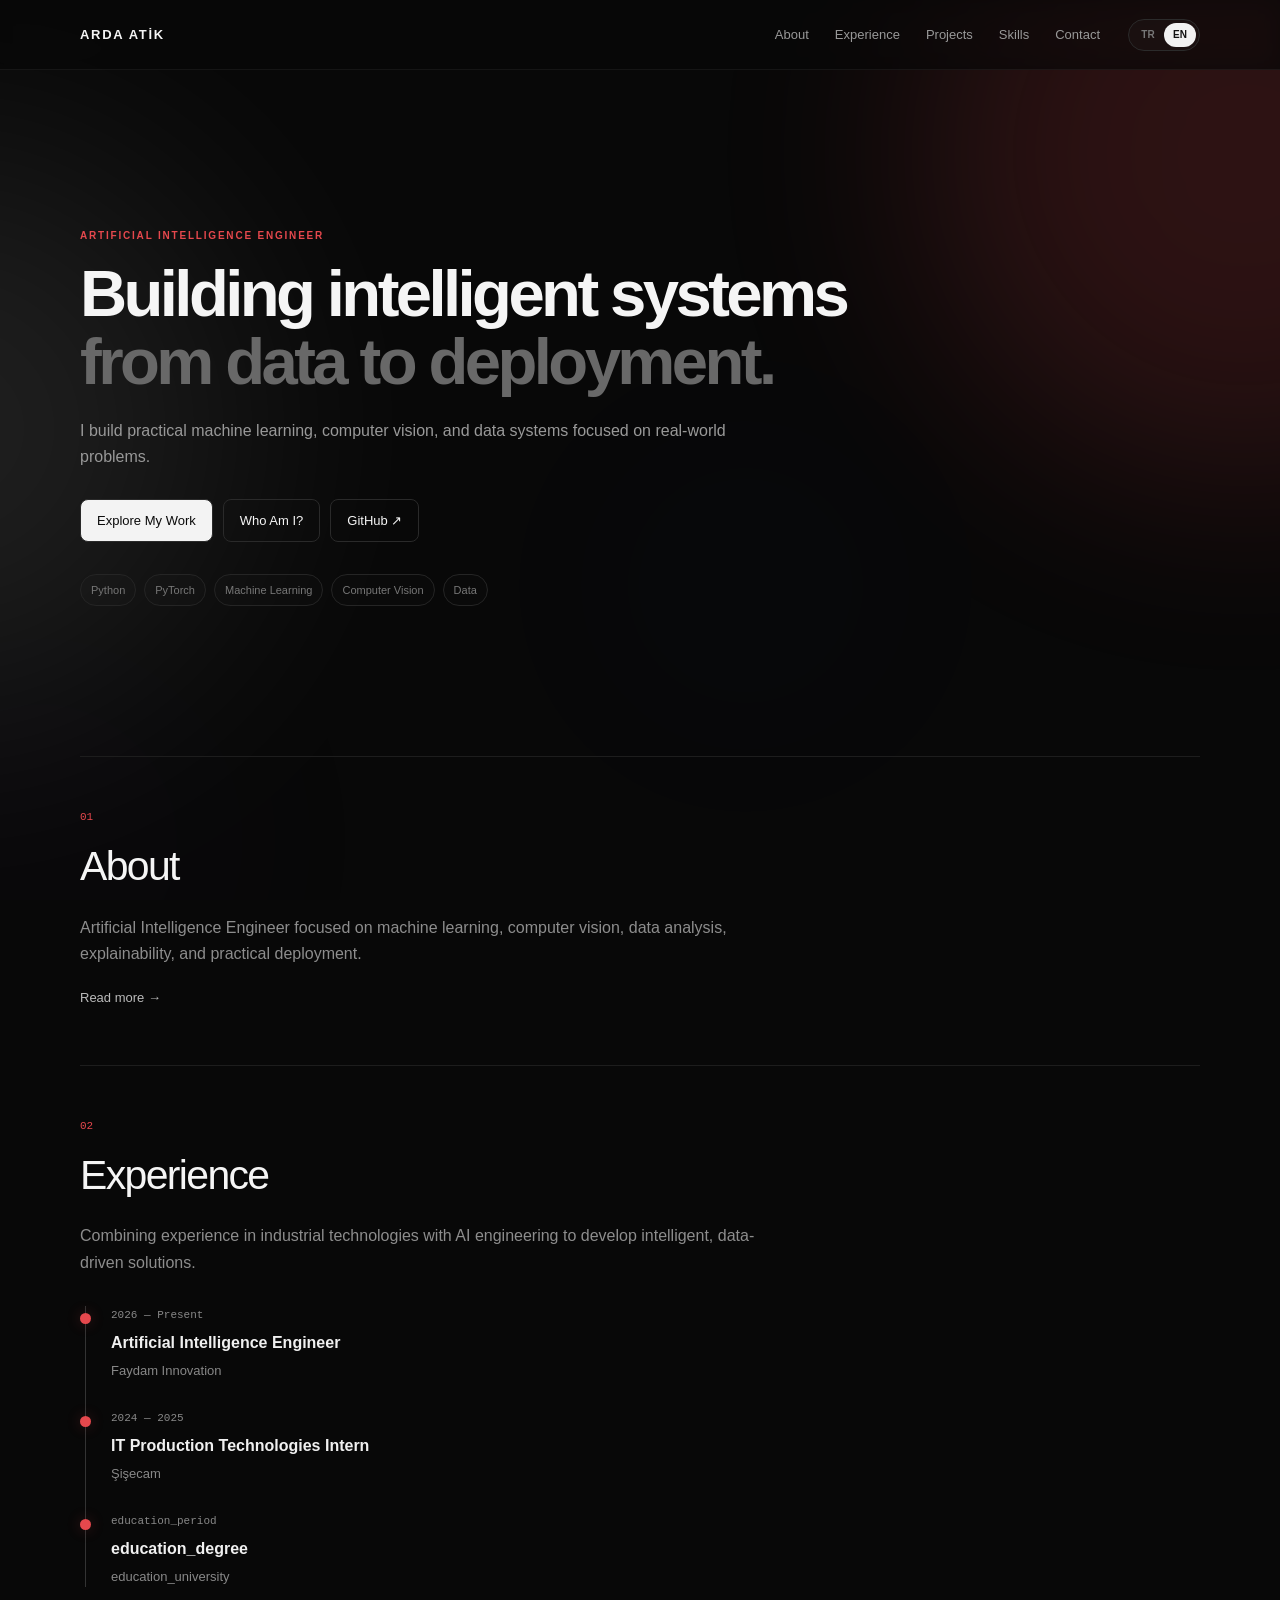
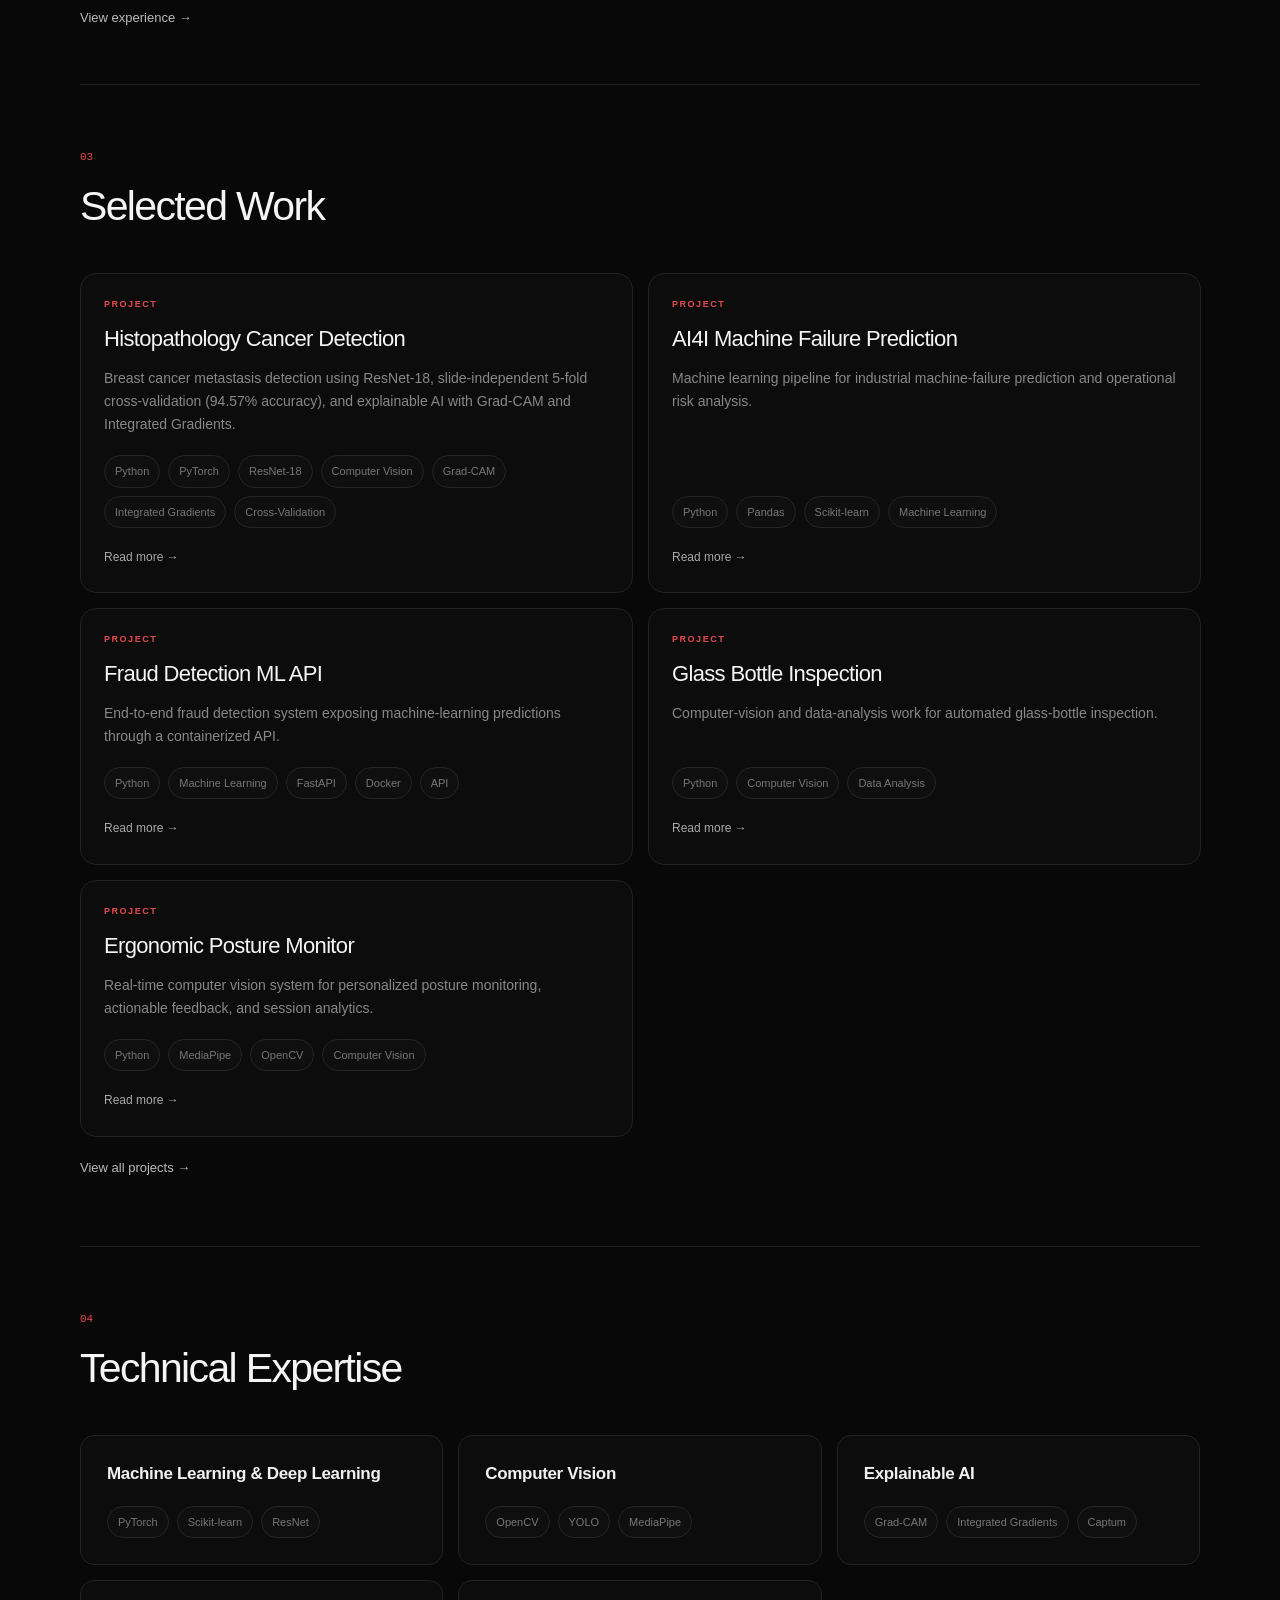
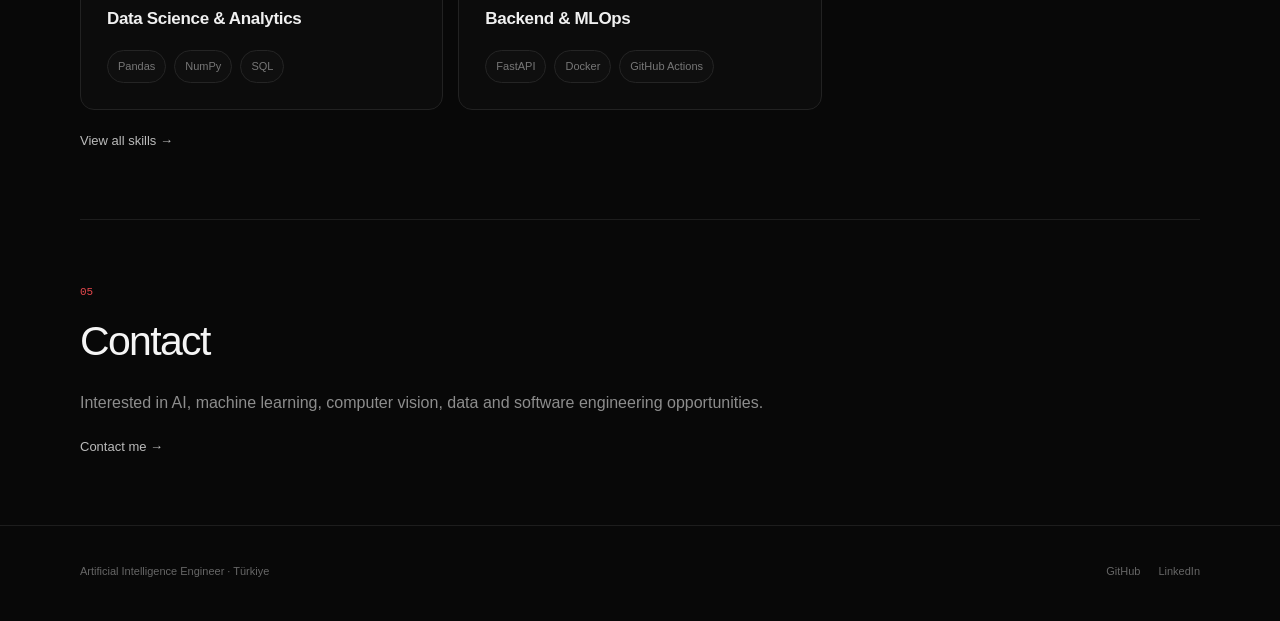
==== commit 5592dd4e: "Add education to homepage timeline" ====
--- a/index.html
+++ b/index.html
@@ -107,39 +107,65 @@
     <!-- 02 - Experience -->
     <section class="shell home-section home-experience">
 
-    <p class="section-number">02</p>
-
-    <h2 class="section-title" data-i18n="experience"></h2>
-
-    <p class="section-copy" data-i18n="experience_short"></p>
-
-    <div class="home-timeline">
-
+      <p class="section-number">02</p>
+
+      <h2 class="section-title" data-i18n="experience"></h2>
+
+      <p class="section-copy" data-i18n="experience_short"></p>
+
+      <div class="home-timeline">
+
+        <!-- Faydam Innovation -->
         <div class="home-timeline-item">
-        <span class="home-timeline-date" data-i18n="faydam_period"></span>
-
-        <div class="home-timeline-content">
+
+          <span
+            class="home-timeline-date"
+            data-i18n="faydam_period"
+          ></span>
+
+          <div class="home-timeline-content">
             <h3 data-i18n="faydam_role"></h3>
             <p data-i18n="faydam_company"></p>
-        </div>
-        </div>
-
+          </div>
+
+        </div>
+
+        <!-- Sisecam -->
         <div class="home-timeline-item">
-        <span class="home-timeline-date">2024 — 2025</span>
-
-        <div class="home-timeline-content">
+
+          <span class="home-timeline-date">
+            2024 — 2025
+          </span>
+
+          <div class="home-timeline-content">
             <h3 data-i18n="sisecam_role"></h3>
             <p data-i18n="sisecam_company"></p>
-        </div>
-        </div>
-
-    </div>
-
-    <a
+          </div>
+
+        </div>
+
+        <!-- Bahcesehir University -->
+        <div class="home-timeline-item">
+
+          <span
+            class="home-timeline-date"
+            data-i18n="education_period"
+          ></span>
+
+          <div class="home-timeline-content">
+            <h3 data-i18n="education_degree"></h3>
+            <p data-i18n="education_university"></p>
+          </div>
+
+        </div>
+
+      </div>
+
+      <a
         class="section-link"
         href="pages/experience.html"
         data-i18n="view_experience"
-    ></a>
+      ></a>
 
     </section>
 
